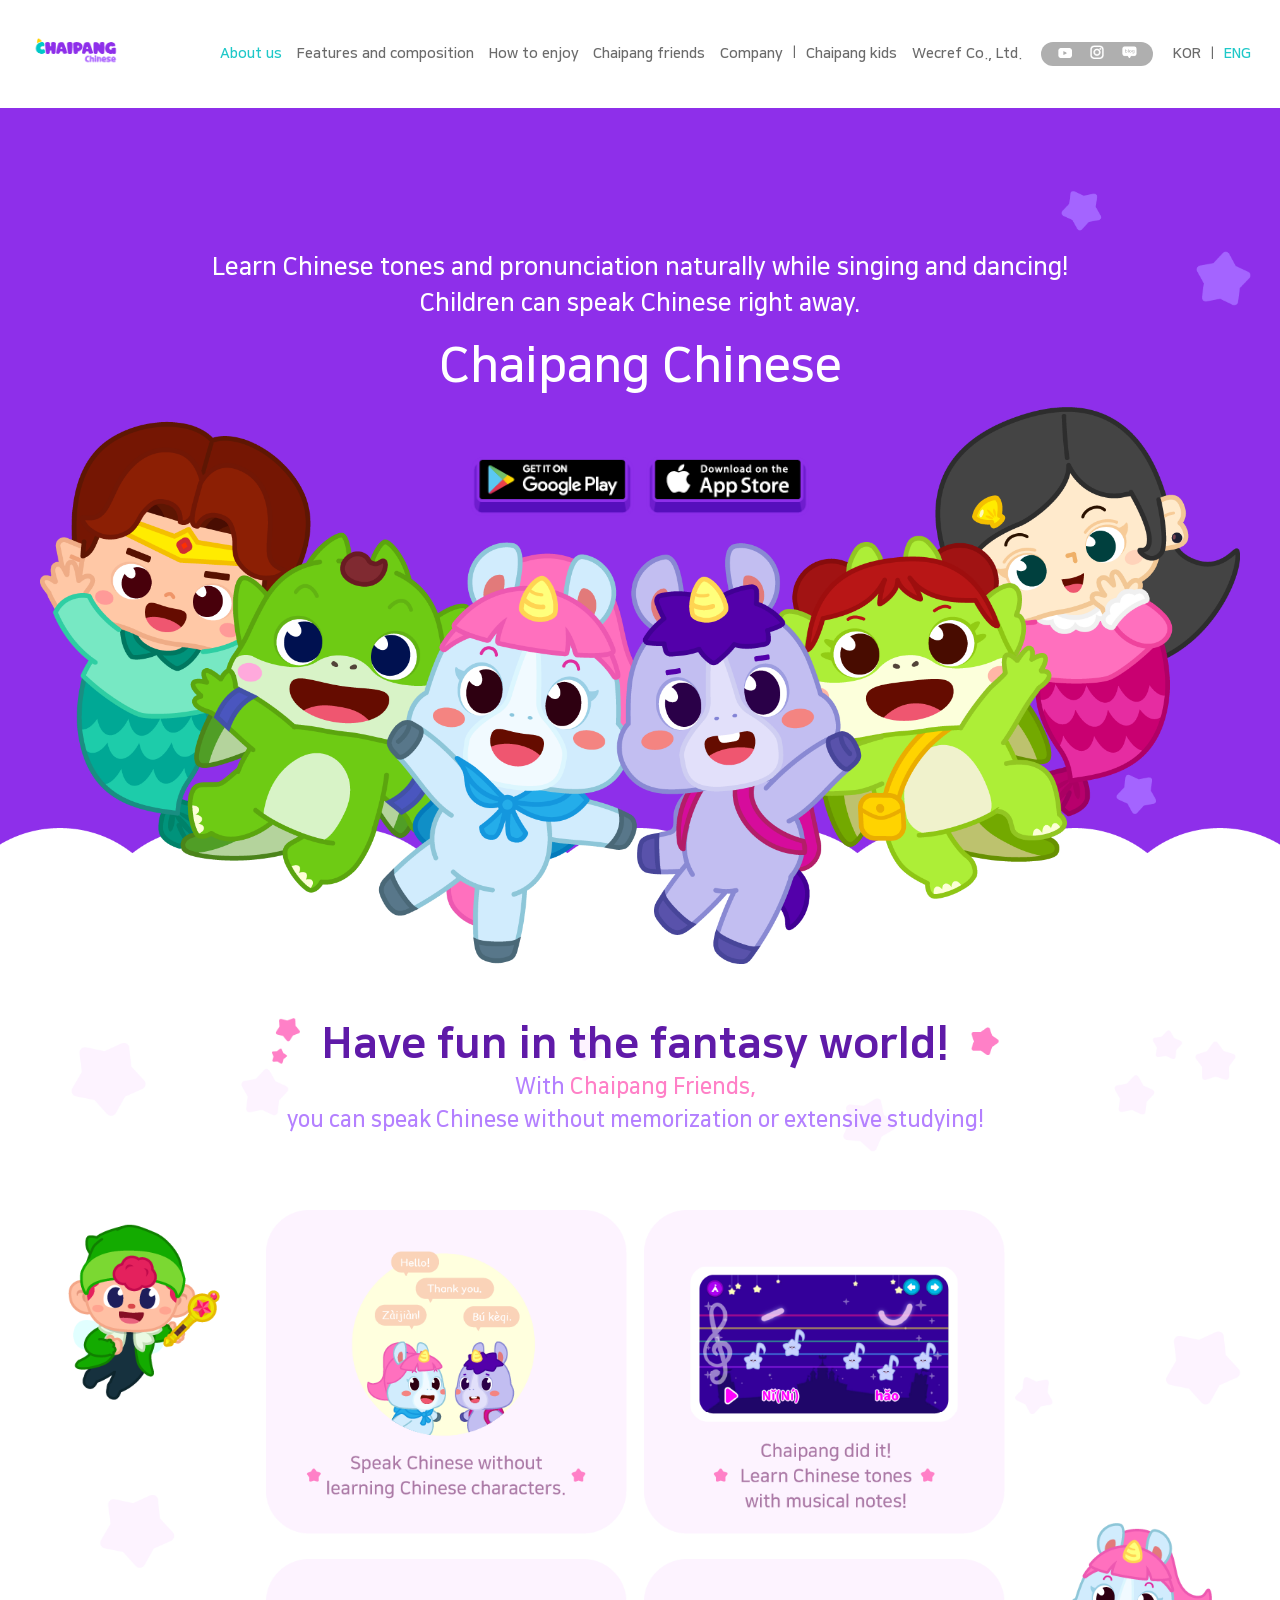
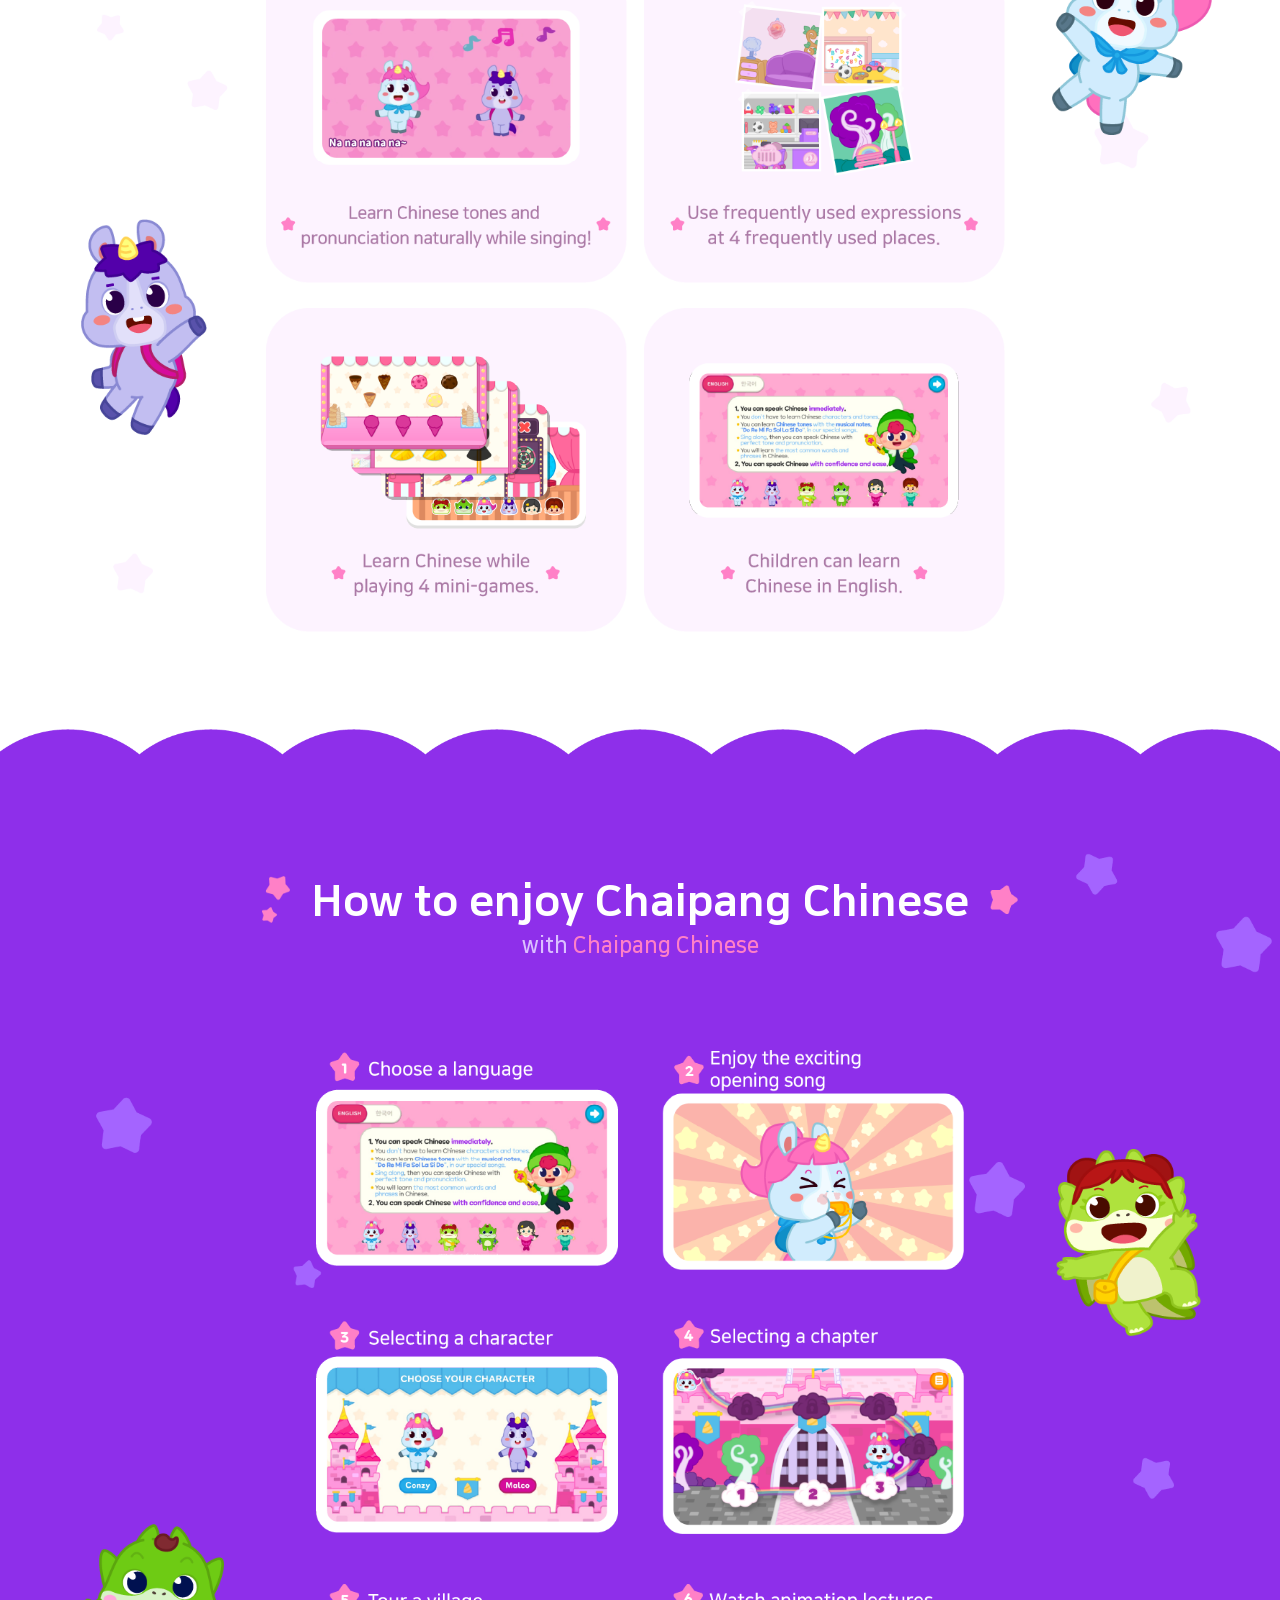
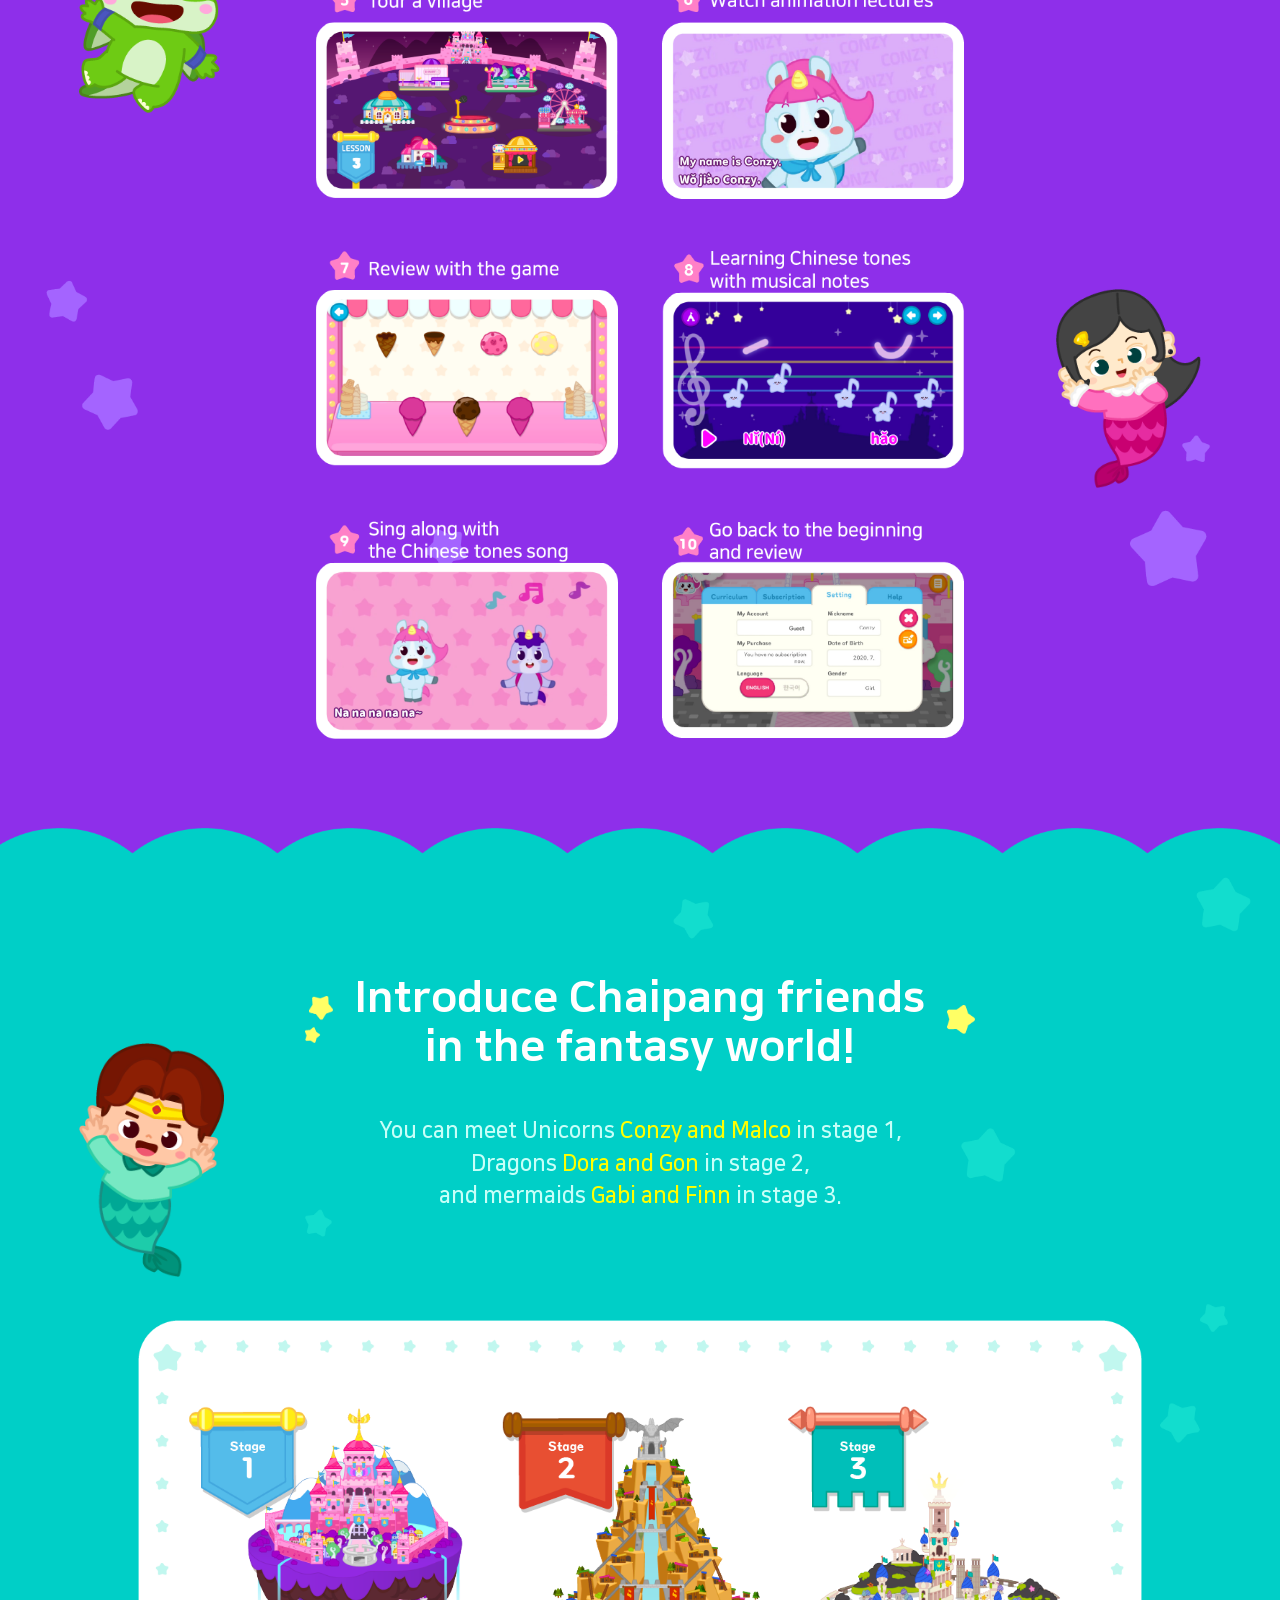
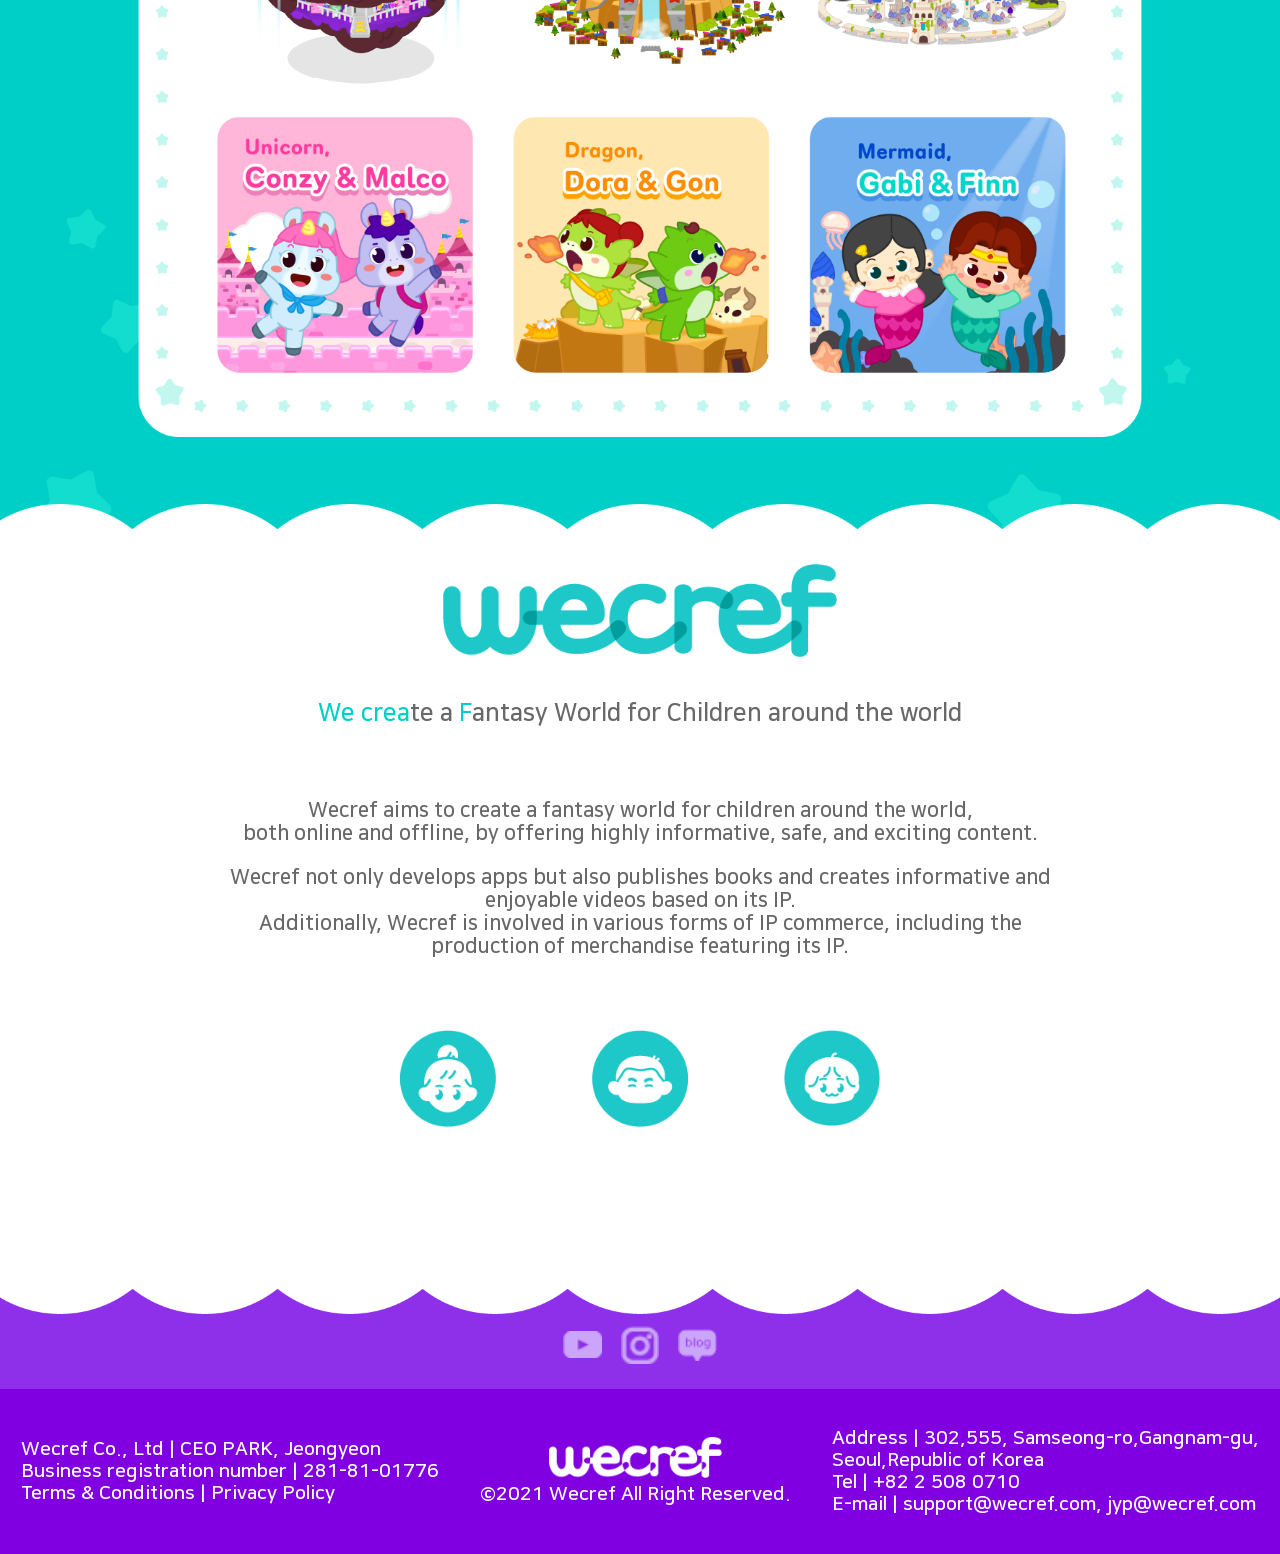
==== index.html @ 53ead00f "[리팩토링] 컴포넌트 기반 구조로 전면 개편 + WebP 최적화" ====
<!DOCTYPE html>
<html lang="en">

<head>
  <meta charset="UTF-8">
  <meta name="viewport" content="width=device-width, initial-scale=1.0">
  <meta name="Description"
    content="Chaipang Chinese is a children's educational that children can learn Chinese on their own while playing, singing, and having fun with Chaipang friends in the Fantasy world of Chaipang. Chaipang Chinese allows your child to speak Chinese right away without memorizing and studying. Instead, learn the tone and pronunciation perfectly with songs and notes." />
  <meta name="author" content="K.Moon" />
  <meta name="publisher" content="Wecref" />
  <meta name="generator" content="Visual Studio Code" />
  <meta name="email" content="wecref.dev@gmail.com" />
  <meta name="date" content="2021-05-14T20:34:54+09:00" />
  <meta name="copyright" content="2021 Wecref Co., Ltd." />

  <!-- Open Graph 메타태그 -->
  <meta property="og:url" content="https://chinese.chaipangkids.com/" />
  <meta property="og:title" content="Chaipang Chinese" />
  <meta property="og:image" content="https://chinese.chaipangkids.com/shared/images/chars02.png" />
  <meta property="og:description"
    content="Chaipang Chinese is a children's educational that children can learn Chinese on their own while playing, singing, and having fun with Chaipang friends in the Fantasy world of Chaipang. Chaipang Chinese allows your child to speak Chinese right away without memorizing and studying. Instead, learn the tone and pronunciation perfectly with songs and notes." />
  <meta property="og:site_name" content="Chaipang Chinese" />
  <meta property="og:locale" content="en_US" />
  <meta property="og:image:width" content="1200" />
  <meta property="og:image:height" content="630" />
  <meta property="og:image:alt" content="차이팡 공유 썸네일" />

  <link rel="shortcut icon" type="image/png" href="shared/images/siteLogo.png" />
  <title>Chaipang Chinese</title>
  <script>
    (function () {
      var lang = (navigator.language || navigator.userLanguage).substr(0, 2);
      window.location.replace(lang === "ko" ? "kr_index.html" : "en_index.html");
    })();
  </script>
</head>

<body>
</body>

</html>
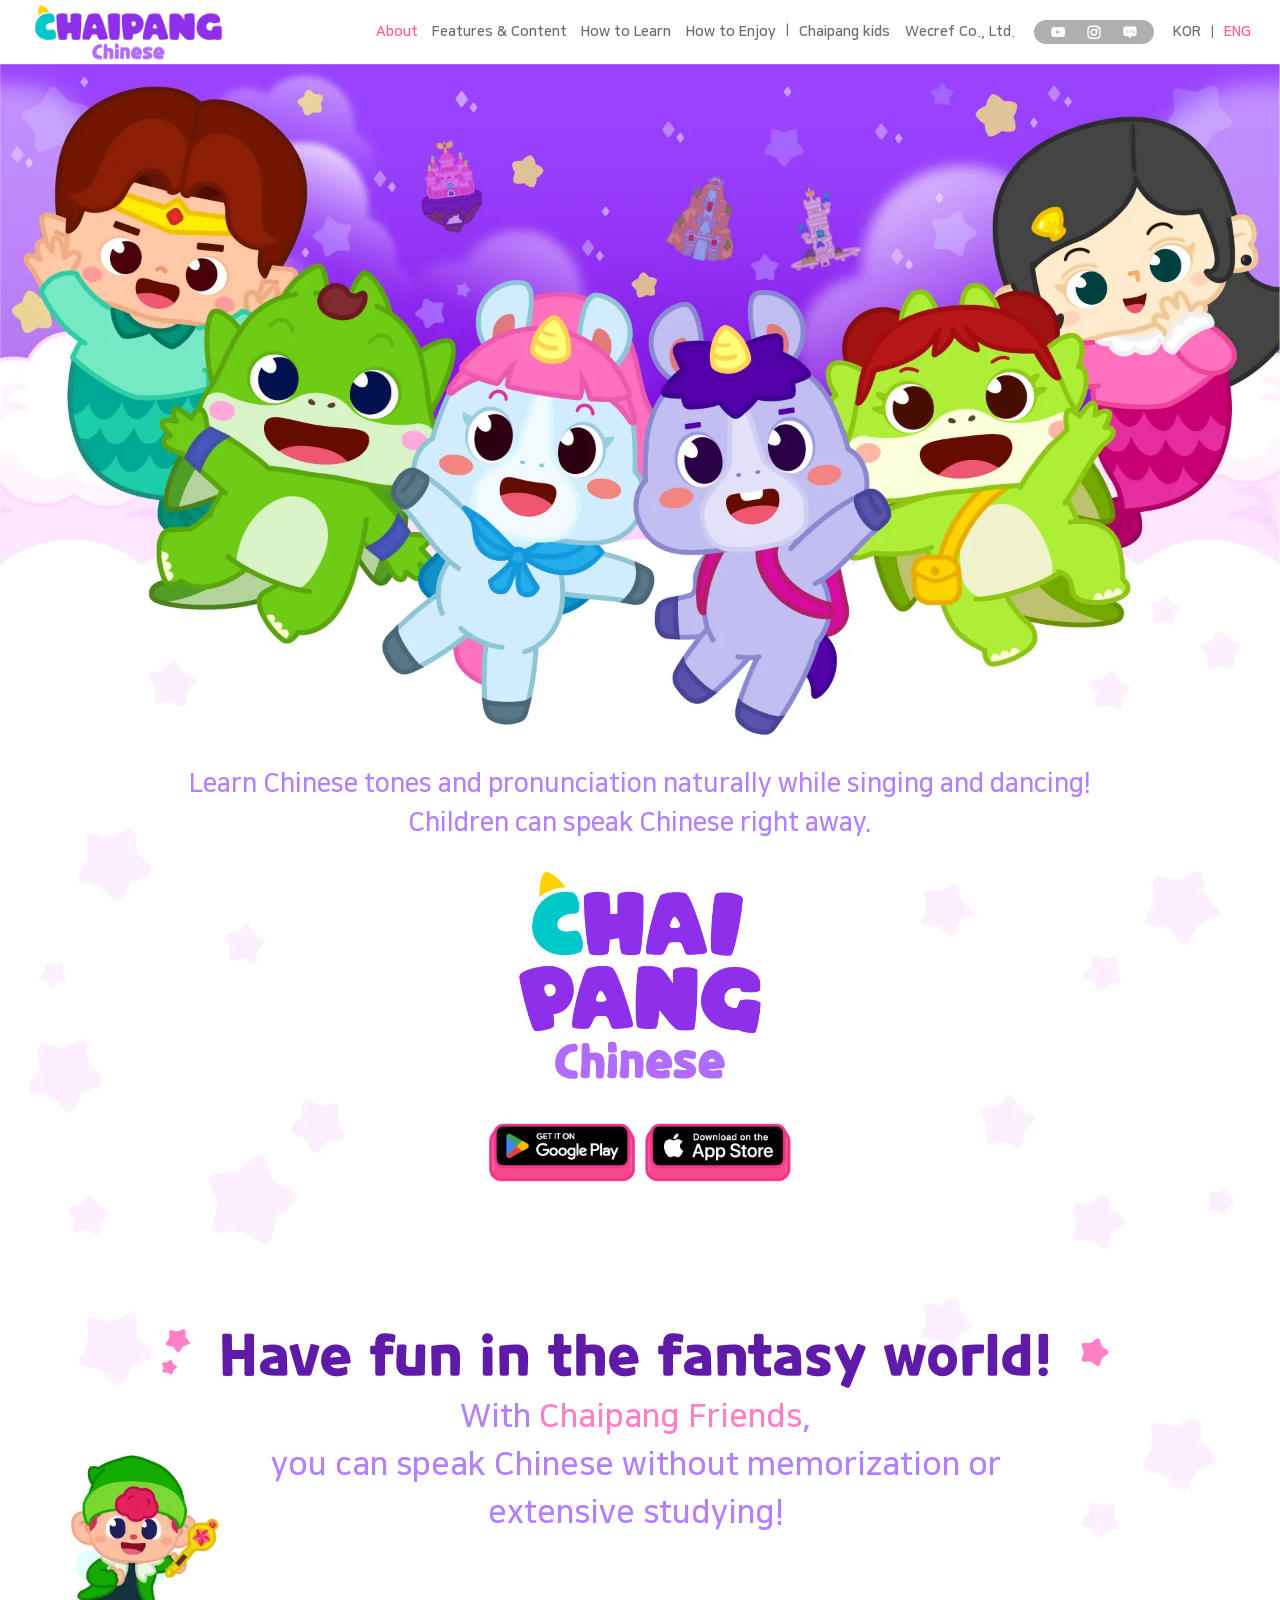
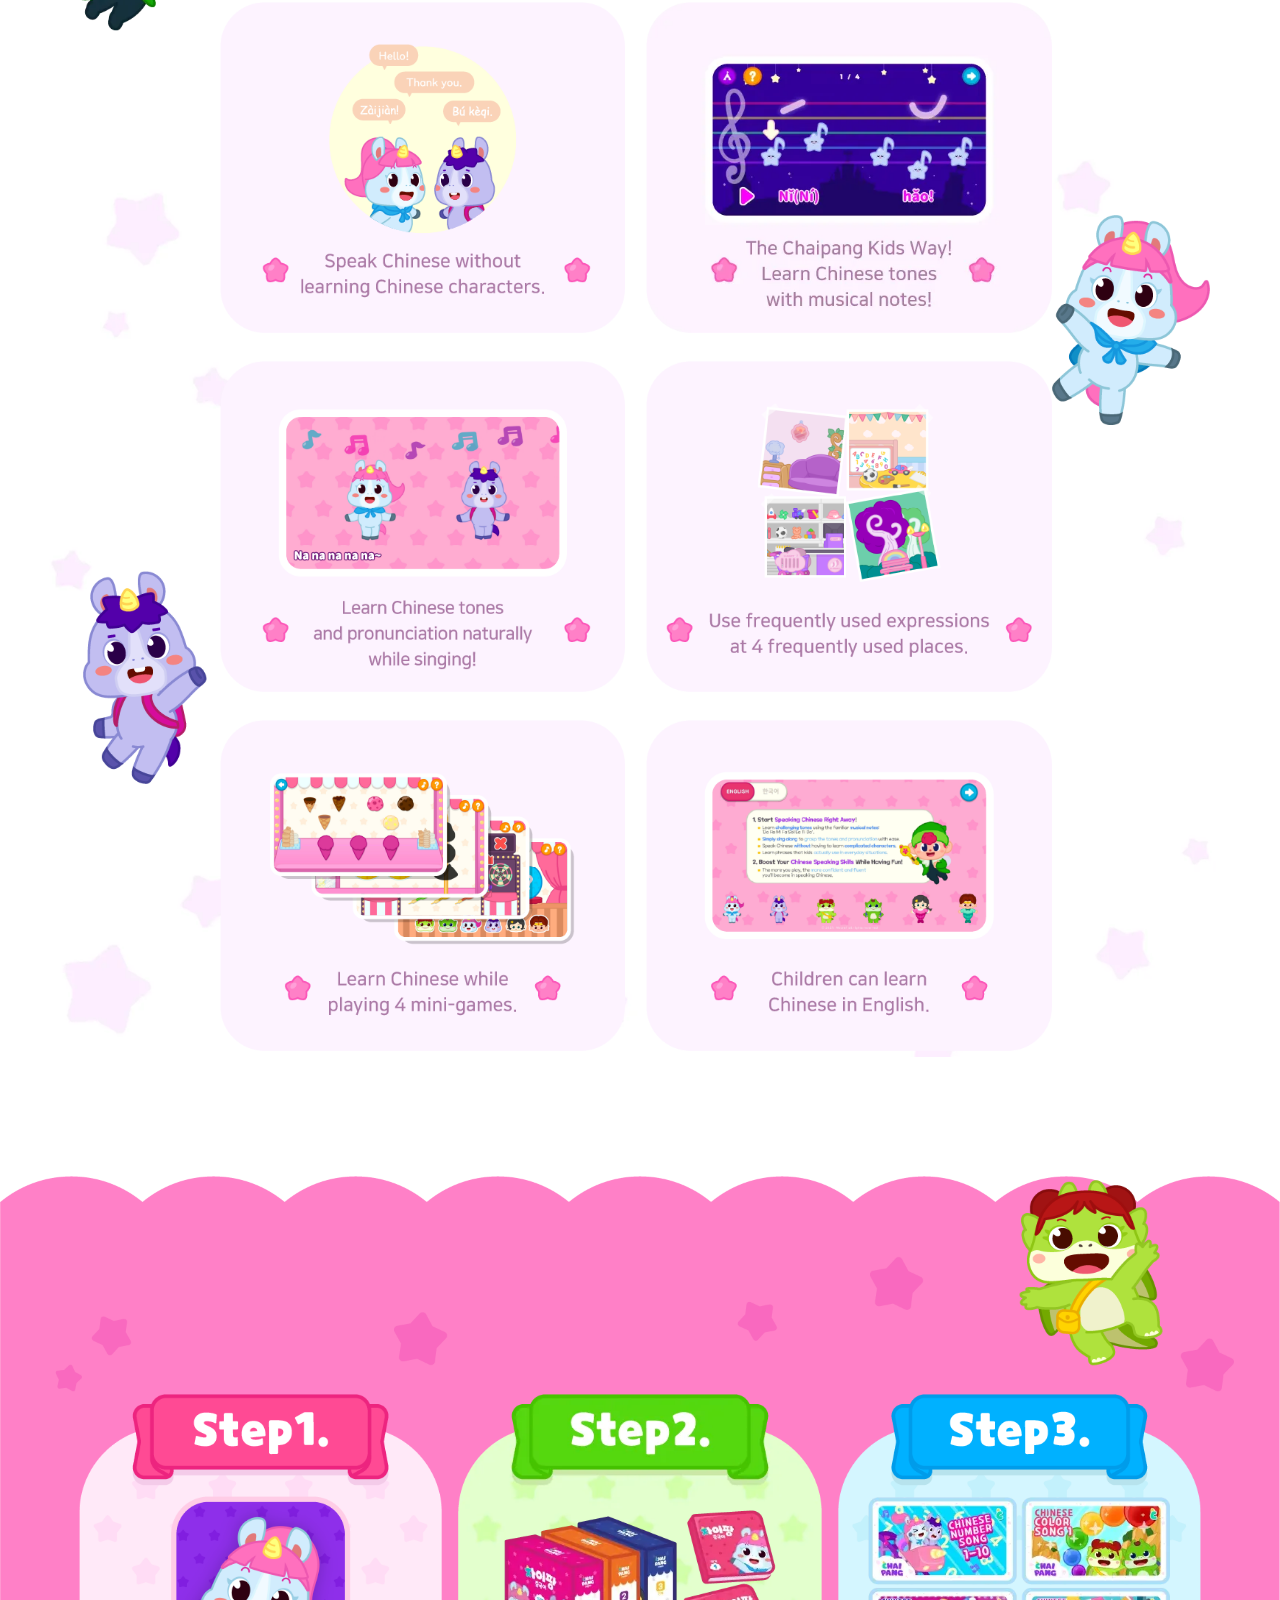
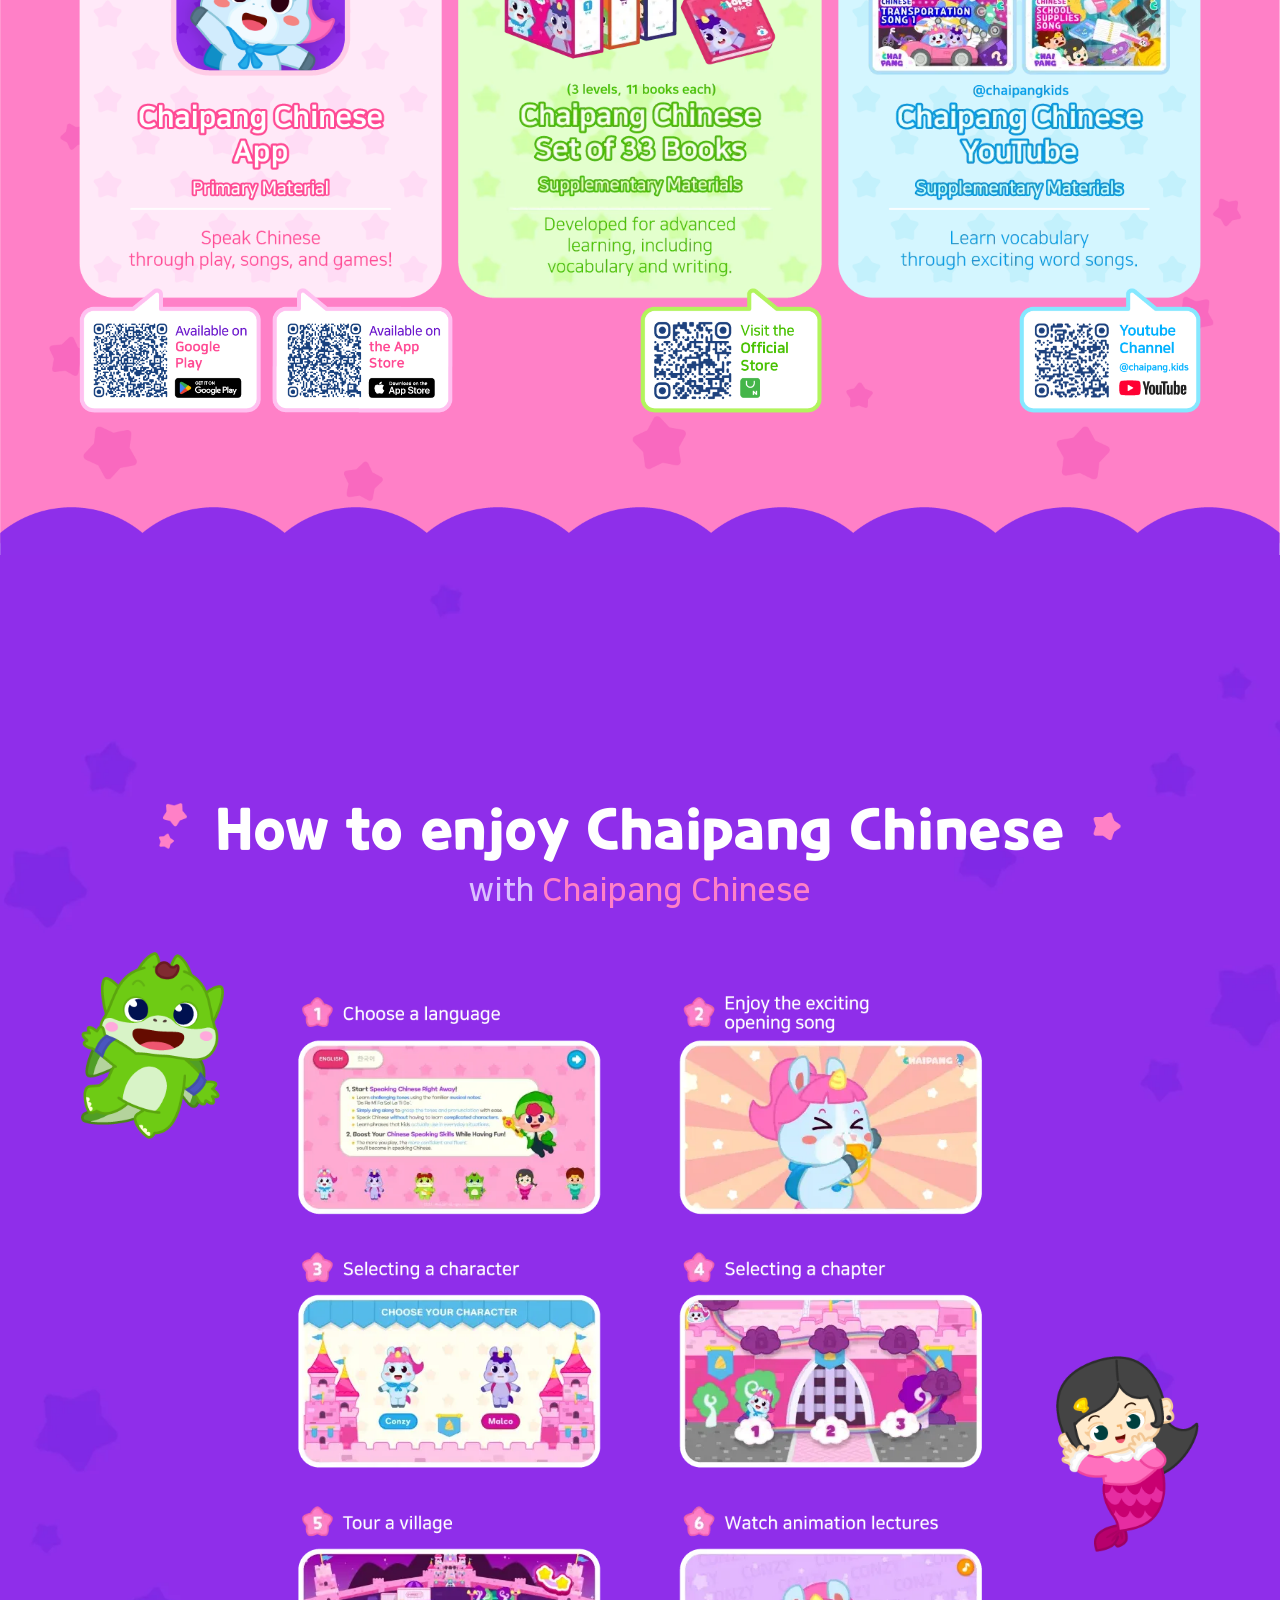
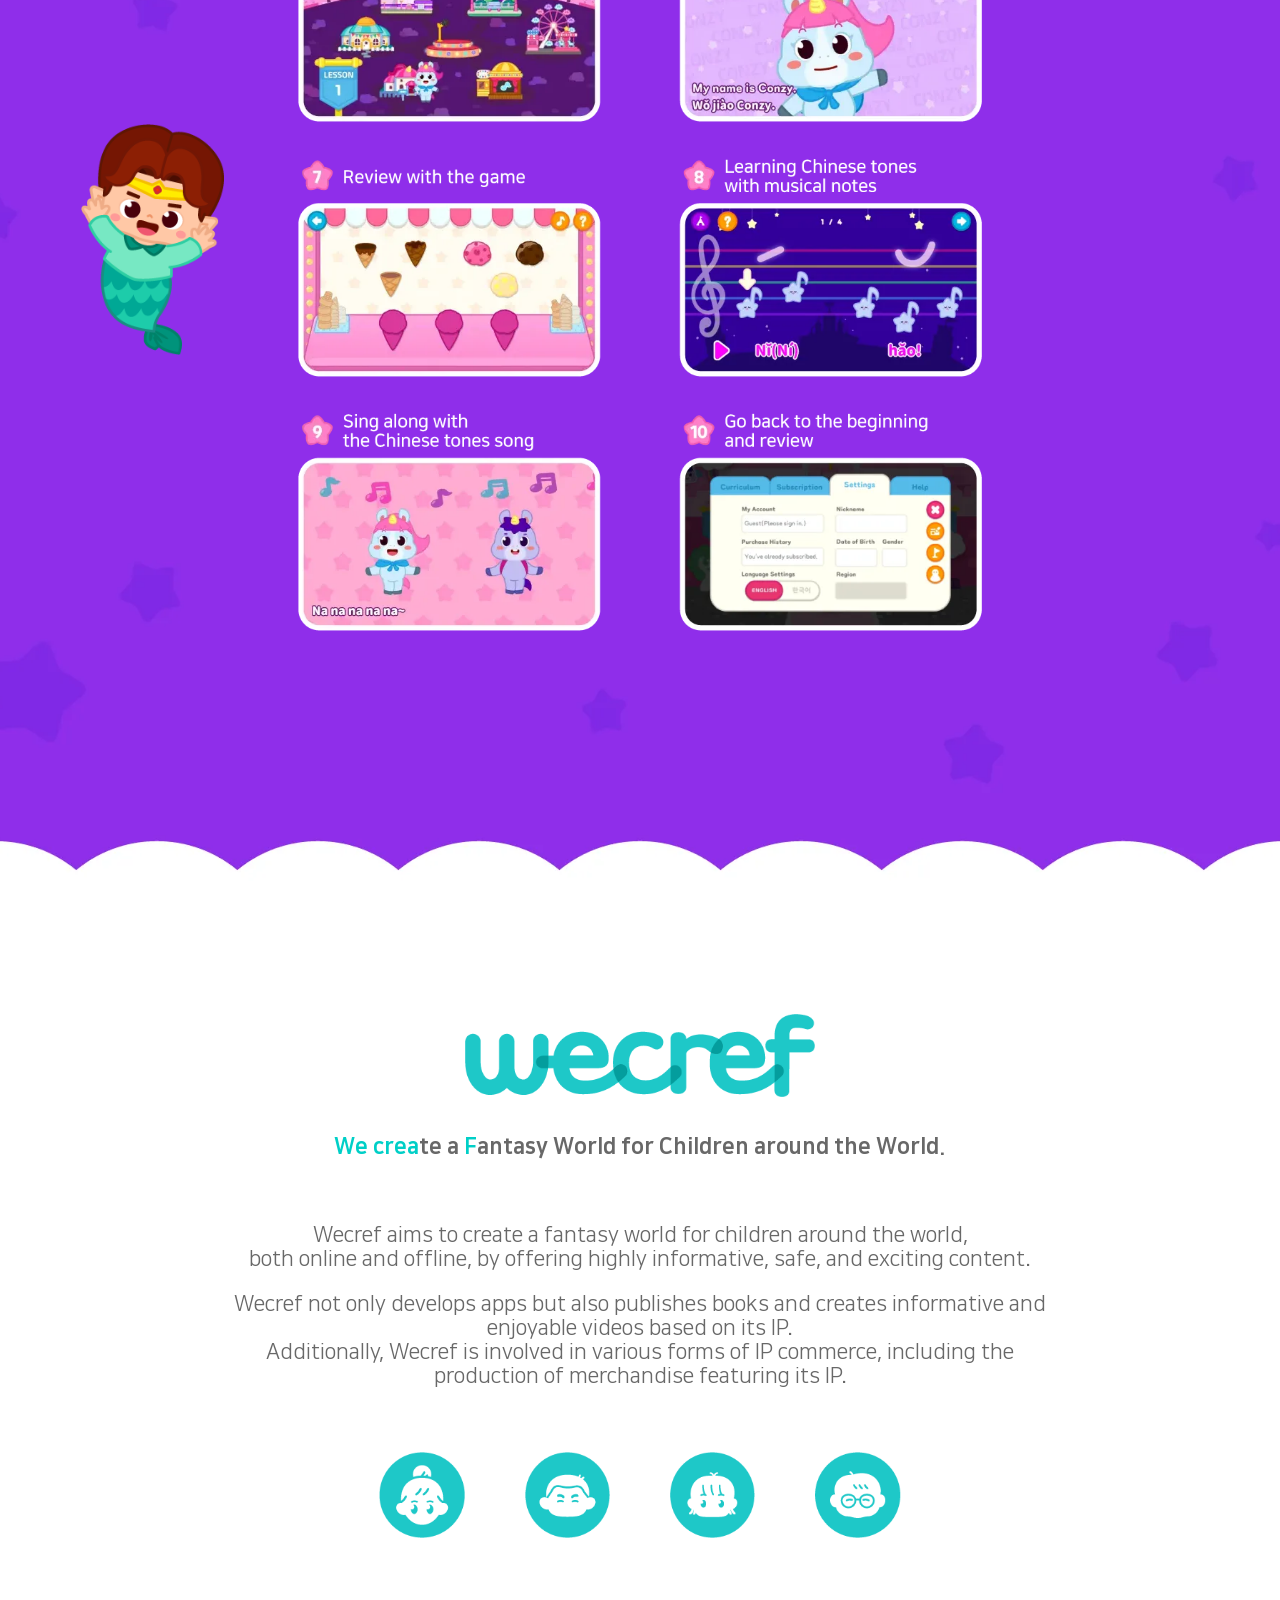
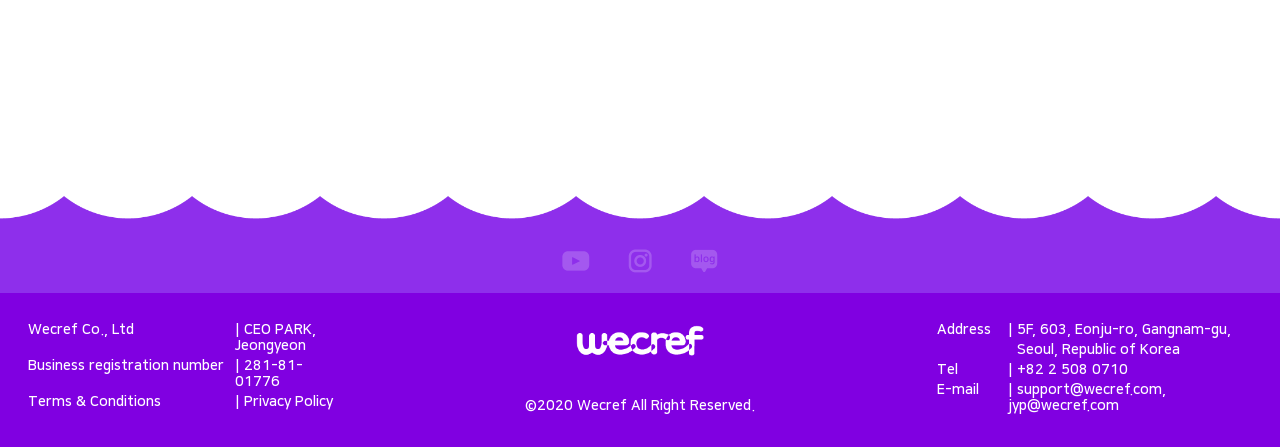
==== commit f5675afd: "share 이미지 생성(chars02.png→share.png), og:image 경로 정정, copyright 2021→2020 통일" ====
--- a/index.html
+++ b/index.html
@@ -11,12 +11,12 @@
   <meta name="generator" content="Visual Studio Code" />
   <meta name="email" content="wecref.dev@gmail.com" />
   <meta name="date" content="2021-05-14T20:34:54+09:00" />
-  <meta name="copyright" content="2021 Wecref Co., Ltd." />
+  <meta name="copyright" content="2020 Wecref Co., Ltd." />
 
   <!-- Open Graph 메타태그 -->
   <meta property="og:url" content="https://chinese.chaipangkids.com/" />
   <meta property="og:title" content="Chaipang Chinese" />
-  <meta property="og:image" content="https://chinese.chaipangkids.com/shared/images/chars02.png" />
+  <meta property="og:image" content="https://chinese.chaipangkids.com/shared/images/share.png" />
   <meta property="og:description"
     content="Chaipang Chinese is a children's educational that children can learn Chinese on their own while playing, singing, and having fun with Chaipang friends in the Fantasy world of Chaipang. Chaipang Chinese allows your child to speak Chinese right away without memorizing and studying. Instead, learn the tone and pronunciation perfectly with songs and notes." />
   <meta property="og:site_name" content="Chaipang Chinese" />
